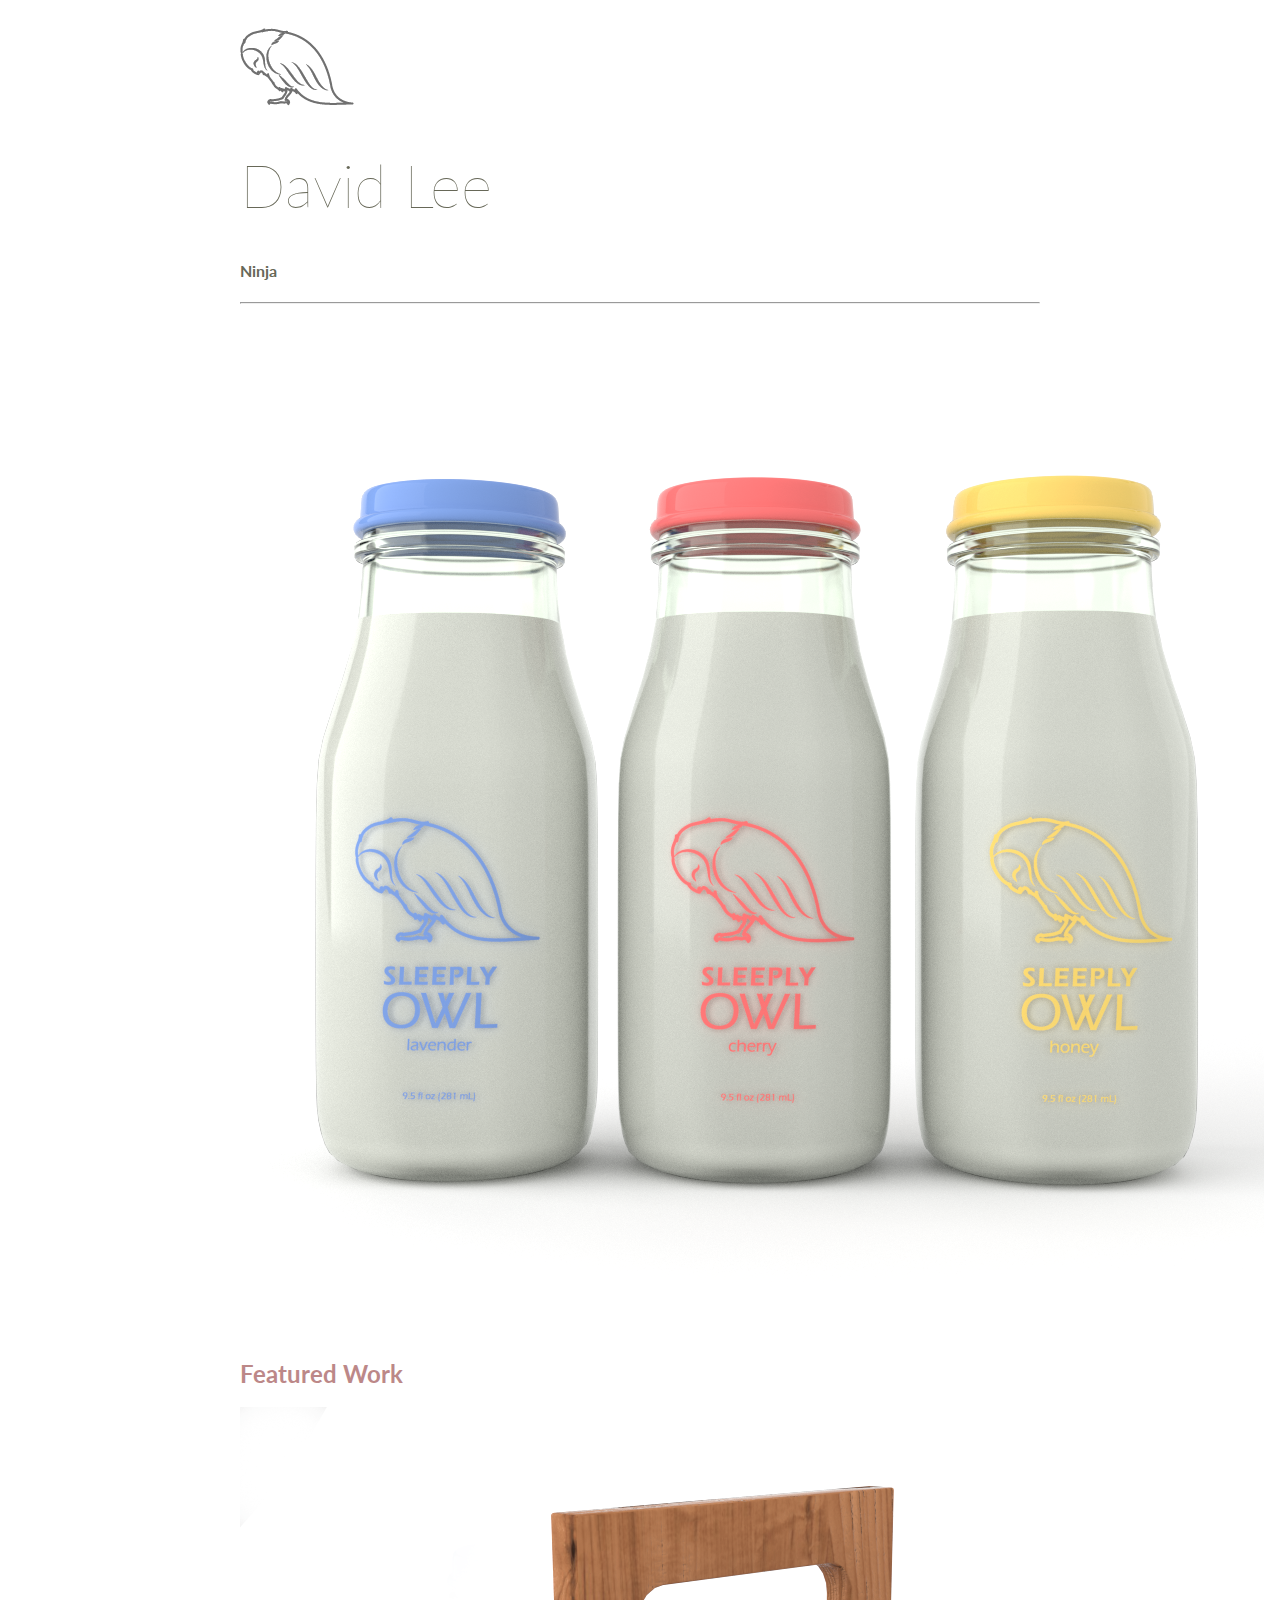
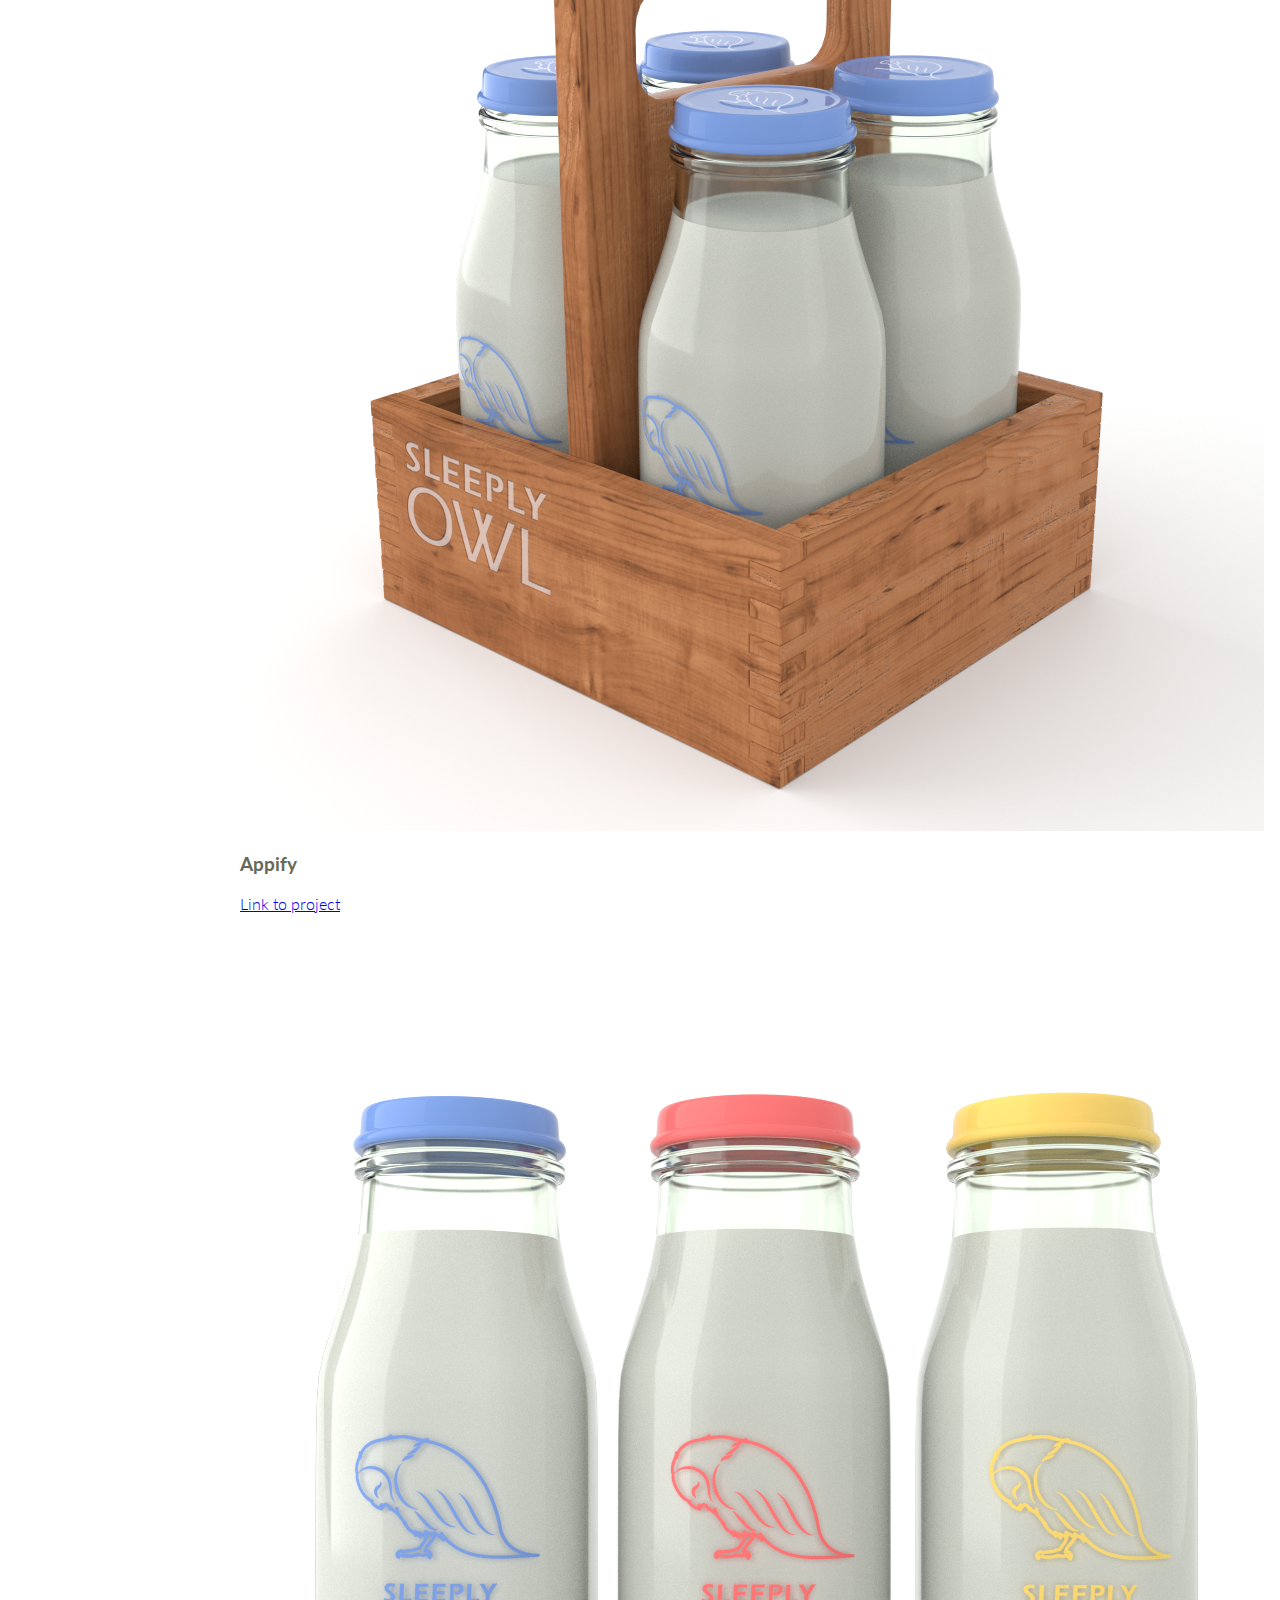
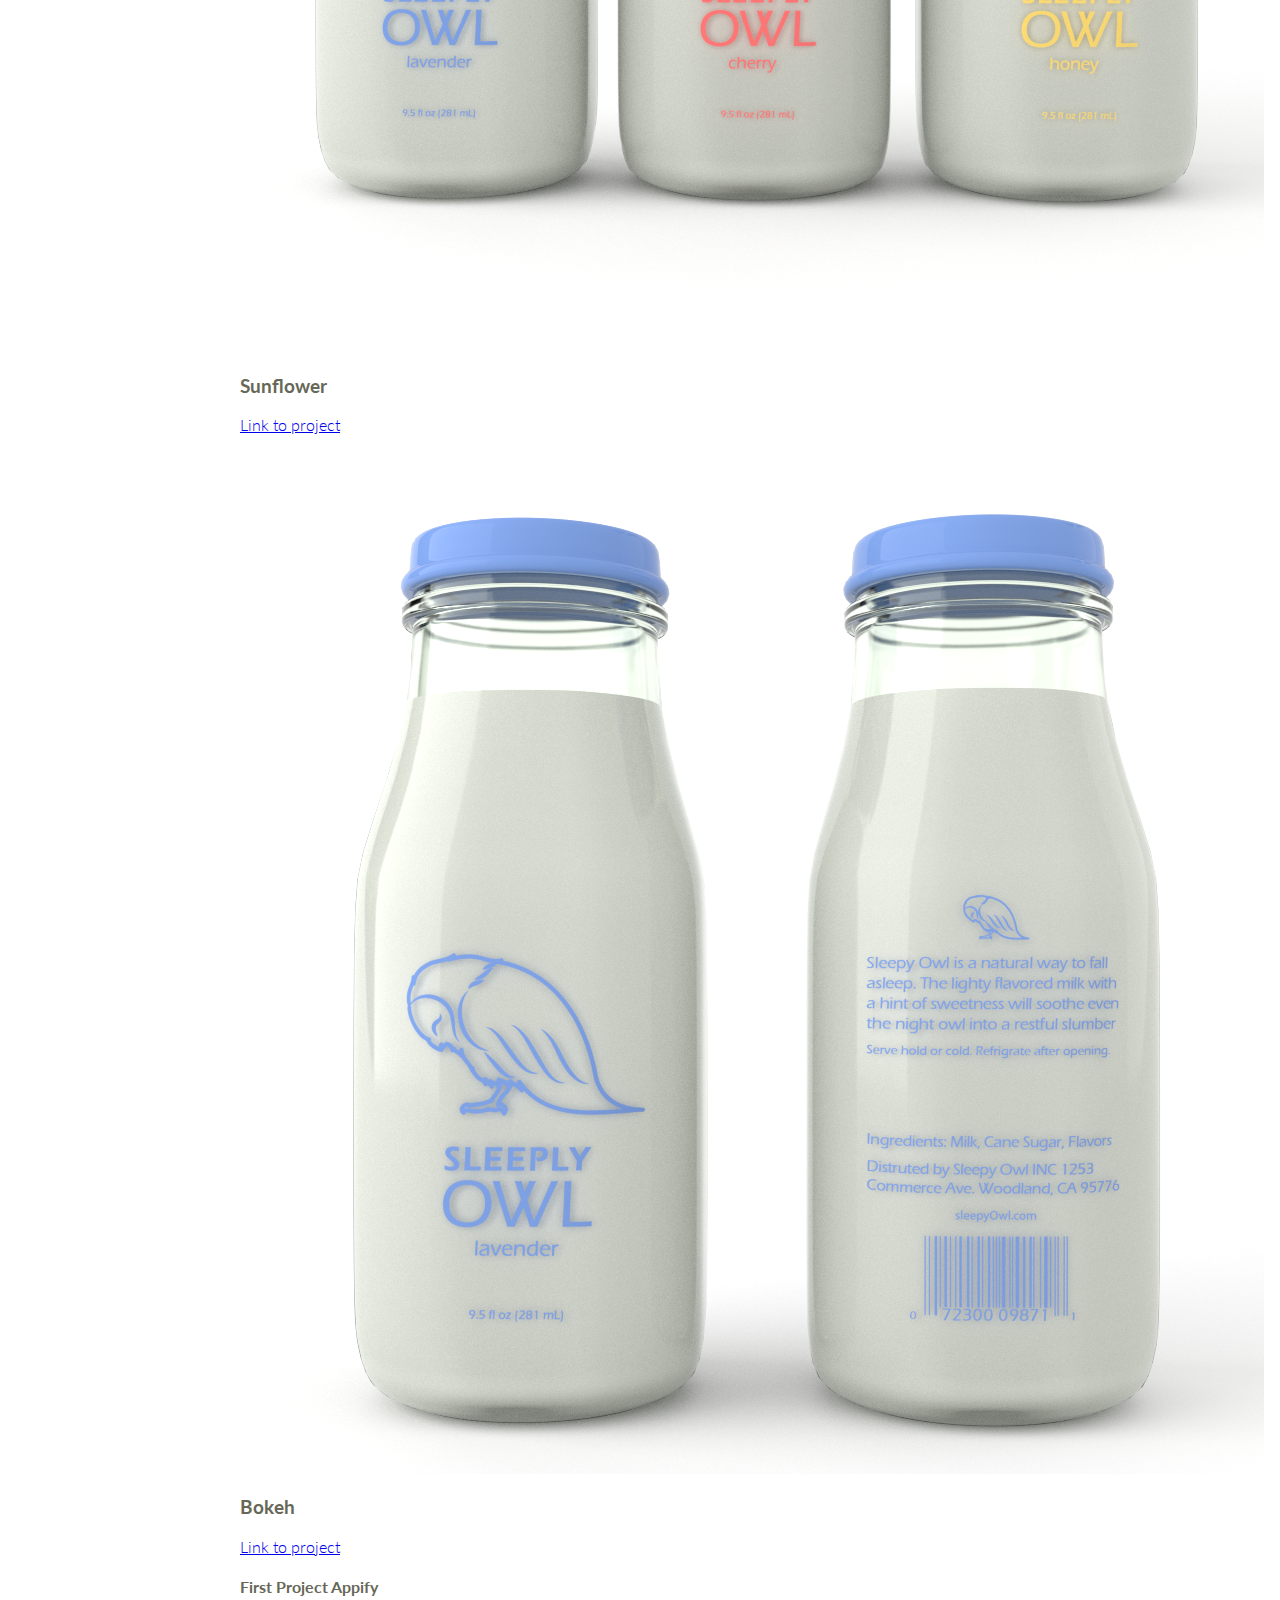
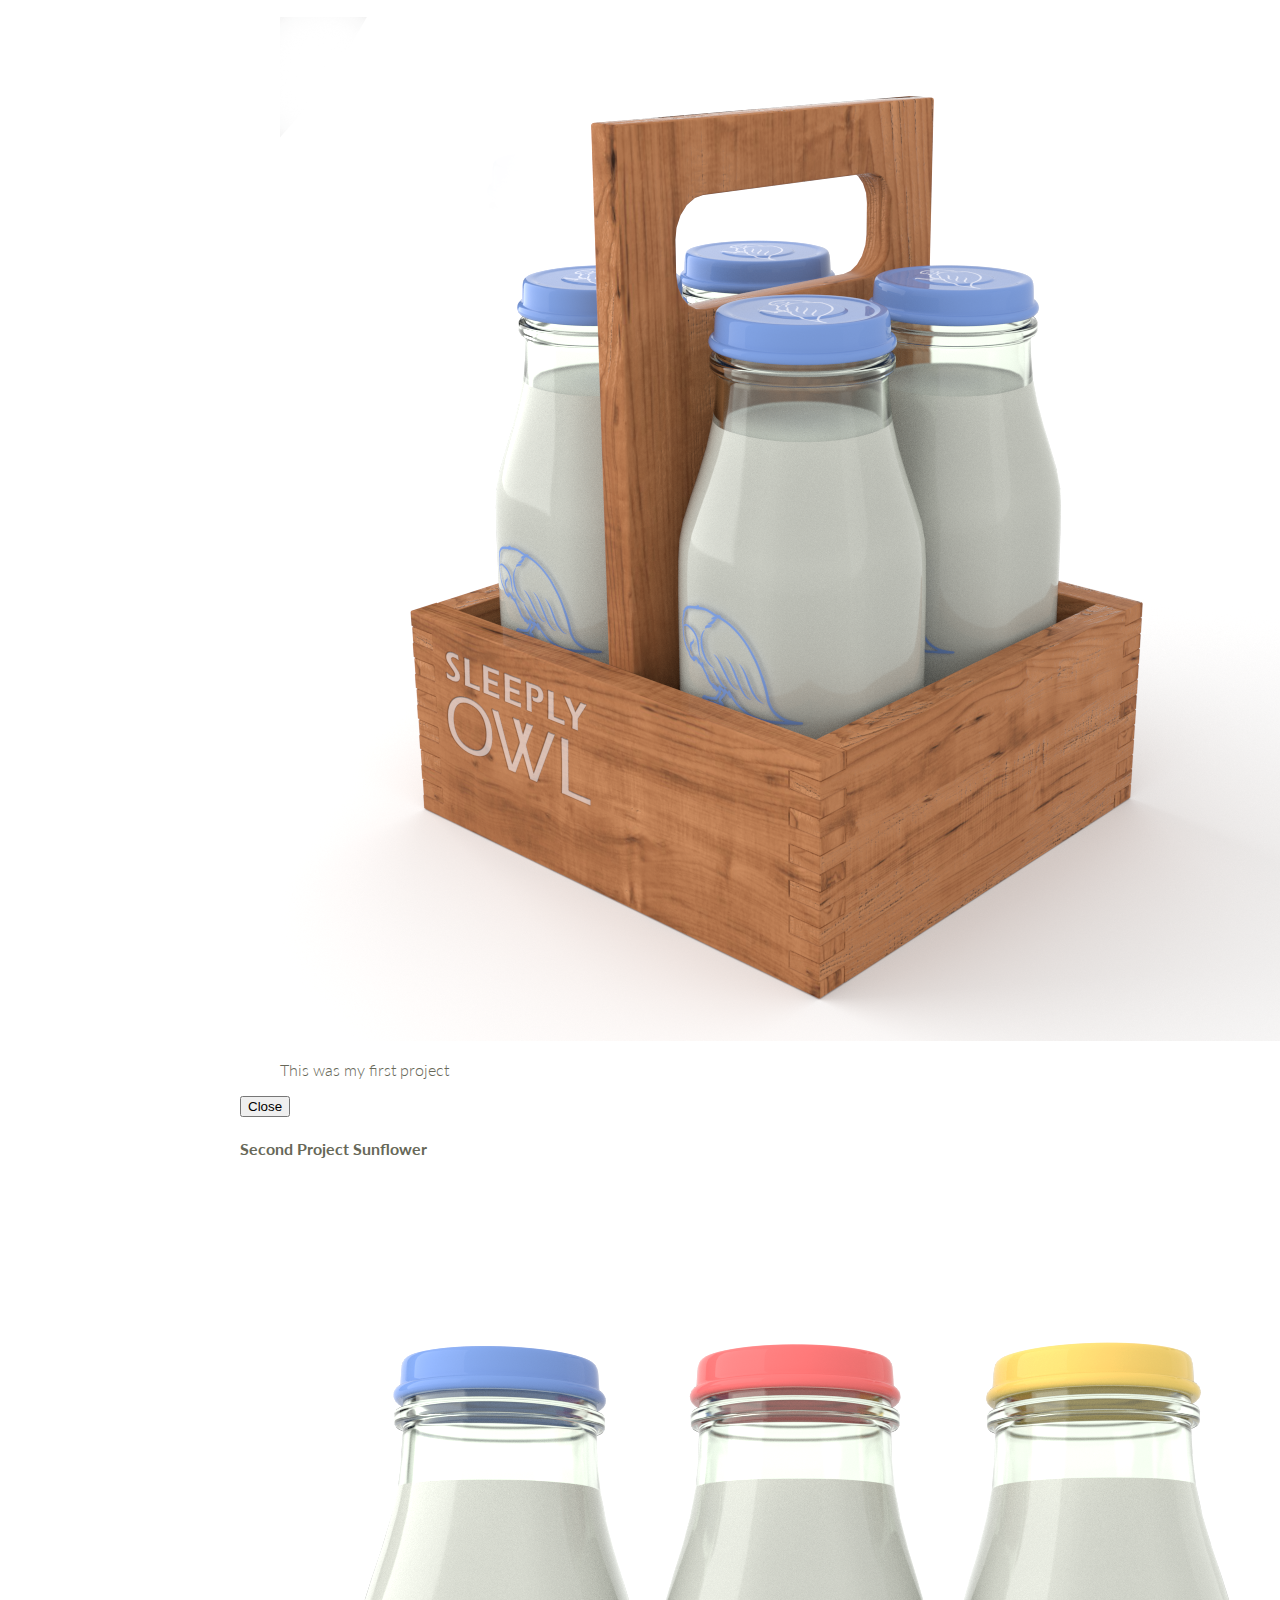
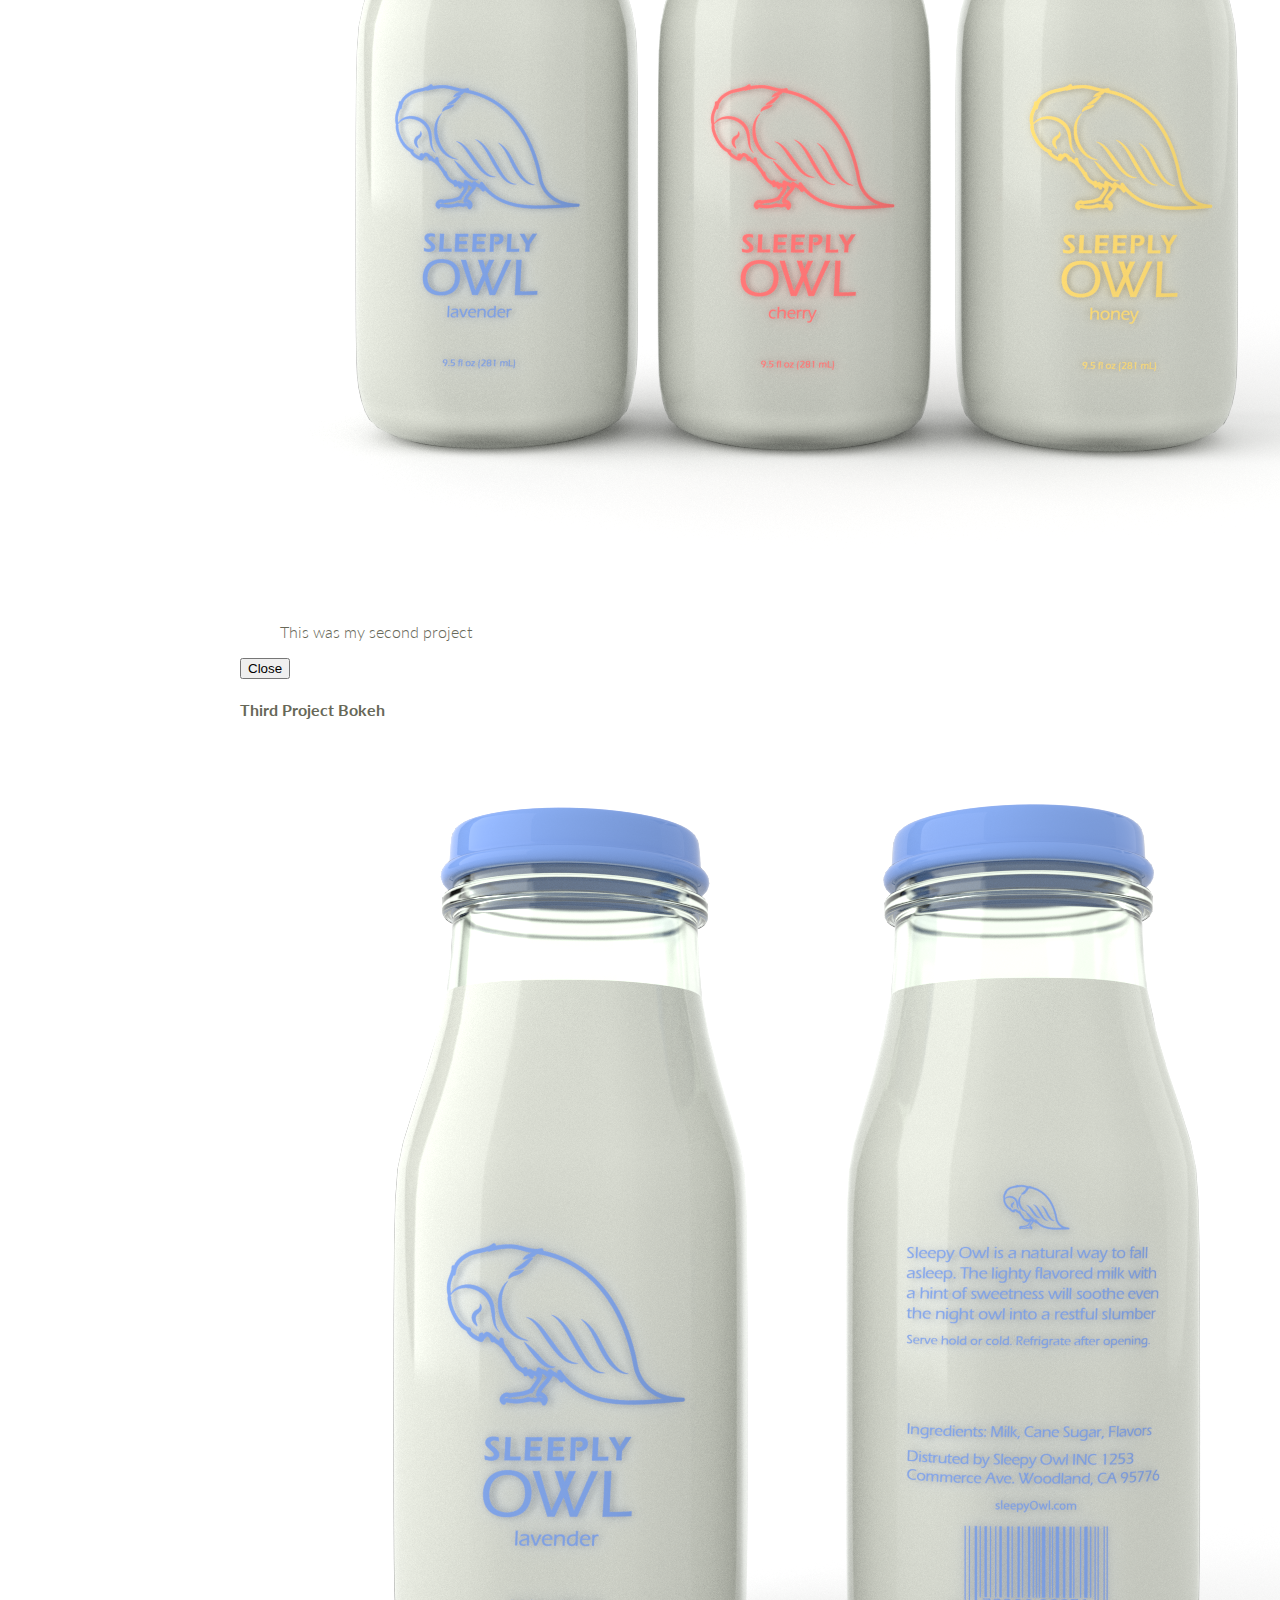
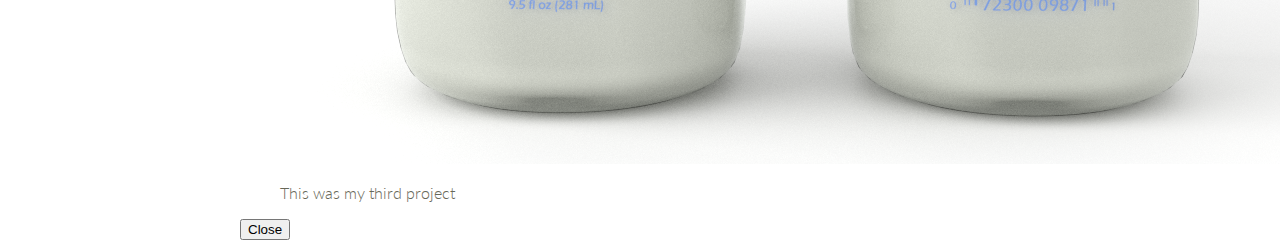
==== index.html @ 23fe6f91 "making changes for code review" ====
<!DOCTYPE html>
<html>
  <head>
    <meta charset="utf-8">
    <meta http-equiv="X-UA-COmpatible" content="IE=edge">
    <meta name="viewport" content="width=device-width, initial-scale=1">
    <link rel="stylesheet" href="http://normalize-css.googlecode.com/svn/trunk/normalize.css">
    <link rel="stylesheet" href="css/bootstrap.min.css">
    <link rel="stylesheet" href="css/style.css">
    <link href='http://fonts.googleapis.com/css?family=Lato:100,300' rel="stylesheet">
    <script type="text/javascript" src="js/jquery-1.11.3.min.js"></script>
    <script type="text/javascript" src="js/bootstrap.min.js"></script>
    <title>David's Portfolio</title>
  </head>
  <body>
    <div class="container-fluid">
      <header >
        <div class="row">
          <div class="col-xs-4">
            <img class="title-logo" src="images/sleepy_logo.png" alt="logo">
          </div>
          <div  class="col-xs-8 text-right text-uppercase" >
            <h1 class="title-super text-thin">David Lee</h1>
            <h4>Ninja</h4>
          </div>
        </div>

        <div class="row">
          <div class="col-md-12">
            <hr>
          </div>
        </div>
      </header>


      <main>
        <section class="row">
          <div class="col-md-12">
            <img class="img-responsive center-block" src="images/sleepy_1.png" alt="main image">         
          </div>
        </section>

        <section>
          <div class="row">
            <div class="col-md-12">
              <h2 class= "text-muted">Featured Work</h2>
            </div>
          </div>

          <div  class="row text-center">
              <article class="col-xs-12 col-md-4">
                <img class="img-responsive center-block" src="images/sleepy_2.png" alt="Appify" data-toggle="modal" data-target="#project1">
                <h3>Appify</h3>
                <p><a href="http://github.com/">Link to project</a></p>
              </article>
              <article class="col-xs-12 col-md-4">
                <img class="img-responsive center-block" src="images/sleepy_1.png" alt="Sunflower" data-toggle="modal" data-target="#project2">
                <h3>Sunflower</h3>
                <p><a href="http://github.com/">Link to project</a></p>
              </article>
              <article class="col-xs-12 col-md-4">
                <img class="img-responsive center-block" src="images/sleepy_3.png" alt="Bokeh" data-toggle="modal" data-target="#project3">
                <h3>Bokeh</h3>
                <p><a href="http://github.com/">Link to project</a></p>
              </article> 

          </div>
        </section>
     </main>   
  </div > 
  

    <!-- Modal -->
    <section class="modal fade" id="project1" tabindex="-1" role="dialog" aria-labelledby="ModalLabel_p1" aria-hidden="true" >
      <div class="modal-dialog">
        <div class="modal-content">
          <div class="modal-header">
            <h4 class="modal-title" id="ModalLabel_p1">First Project Appify</h4>
          </div>
          <figure class="modal-body">
            <img class="img-responsive center-block" src="images/sleepy_2.png" alt="Appify">
            <p class= "text-center">This was my first project<p> 
          </figure >
          <div class="modal-footer">
            <button type="button" class="btn btn-default" data-dismiss="modal">Close</button>
          </div >
        </div>
      </div>
    </section>

        <!-- Modal -->
    <section class="modal fade" id="project2" tabindex="-1" role="dialog" aria-labelledby="ModalLabel_p2" aria-hidden="true" >
      <div class="modal-dialog">
        <div class="modal-content">
          <div class="modal-header">
            <h4 class="modal-title" id="ModalLabel_p2">Second Project Sunflower</h4>
          </div>
          <figure class="modal-body">
            <img class="img-responsive center-block" src="images/sleepy_1.png" alt="Sunflower">
            <p class= "text-center">This was my second project </p>
          </figure >
          <div class="modal-footer">
            <button type="button" class="btn btn-default" data-dismiss="modal">Close</button>
          </div >
        </div>
      </div>
    </section>

        <!-- Modal -->
    <section class="modal fade" id="project3" tabindex="-1" role="dialog" aria-labelledby="ModalLabel_p3" aria-hidden="true" >
      <div class="modal-dialog">
        <div class="modal-content">
          <div class="modal-header">
            <h4 class="modal-title" id="ModalLabel_p3">Third Project Bokeh</h4>
          </div>
          <figure class="modal-body">
            <img class="img-responsive center-block" src="images/sleepy_3.png" alt="Bokeh">
            <p class="text-center"> This was my third project </p>
          </figure >
          <div class="modal-footer">
            <button type="button" class="btn btn-default" data-dismiss="modal">Close</button>
          </div >
        </div>
      </div>
    </section>


  </body>
</html>
---- css/style.css ----
body {
	font-family: "Lato", sans-serif;
	color: #676858;
	font-weight: 300;
}

.text-muted {
	color: #bc8888;
}

.text-thin {
	font-weight: 100;
}

.title-super {
	font-size: 60px;
}

.title-logo {
	margin-top: 20px;
}

@media screen and (min-width: 800px){
	body{
		width:800px;
		margin-right: auto;
		margin-left: auto;
	}
}
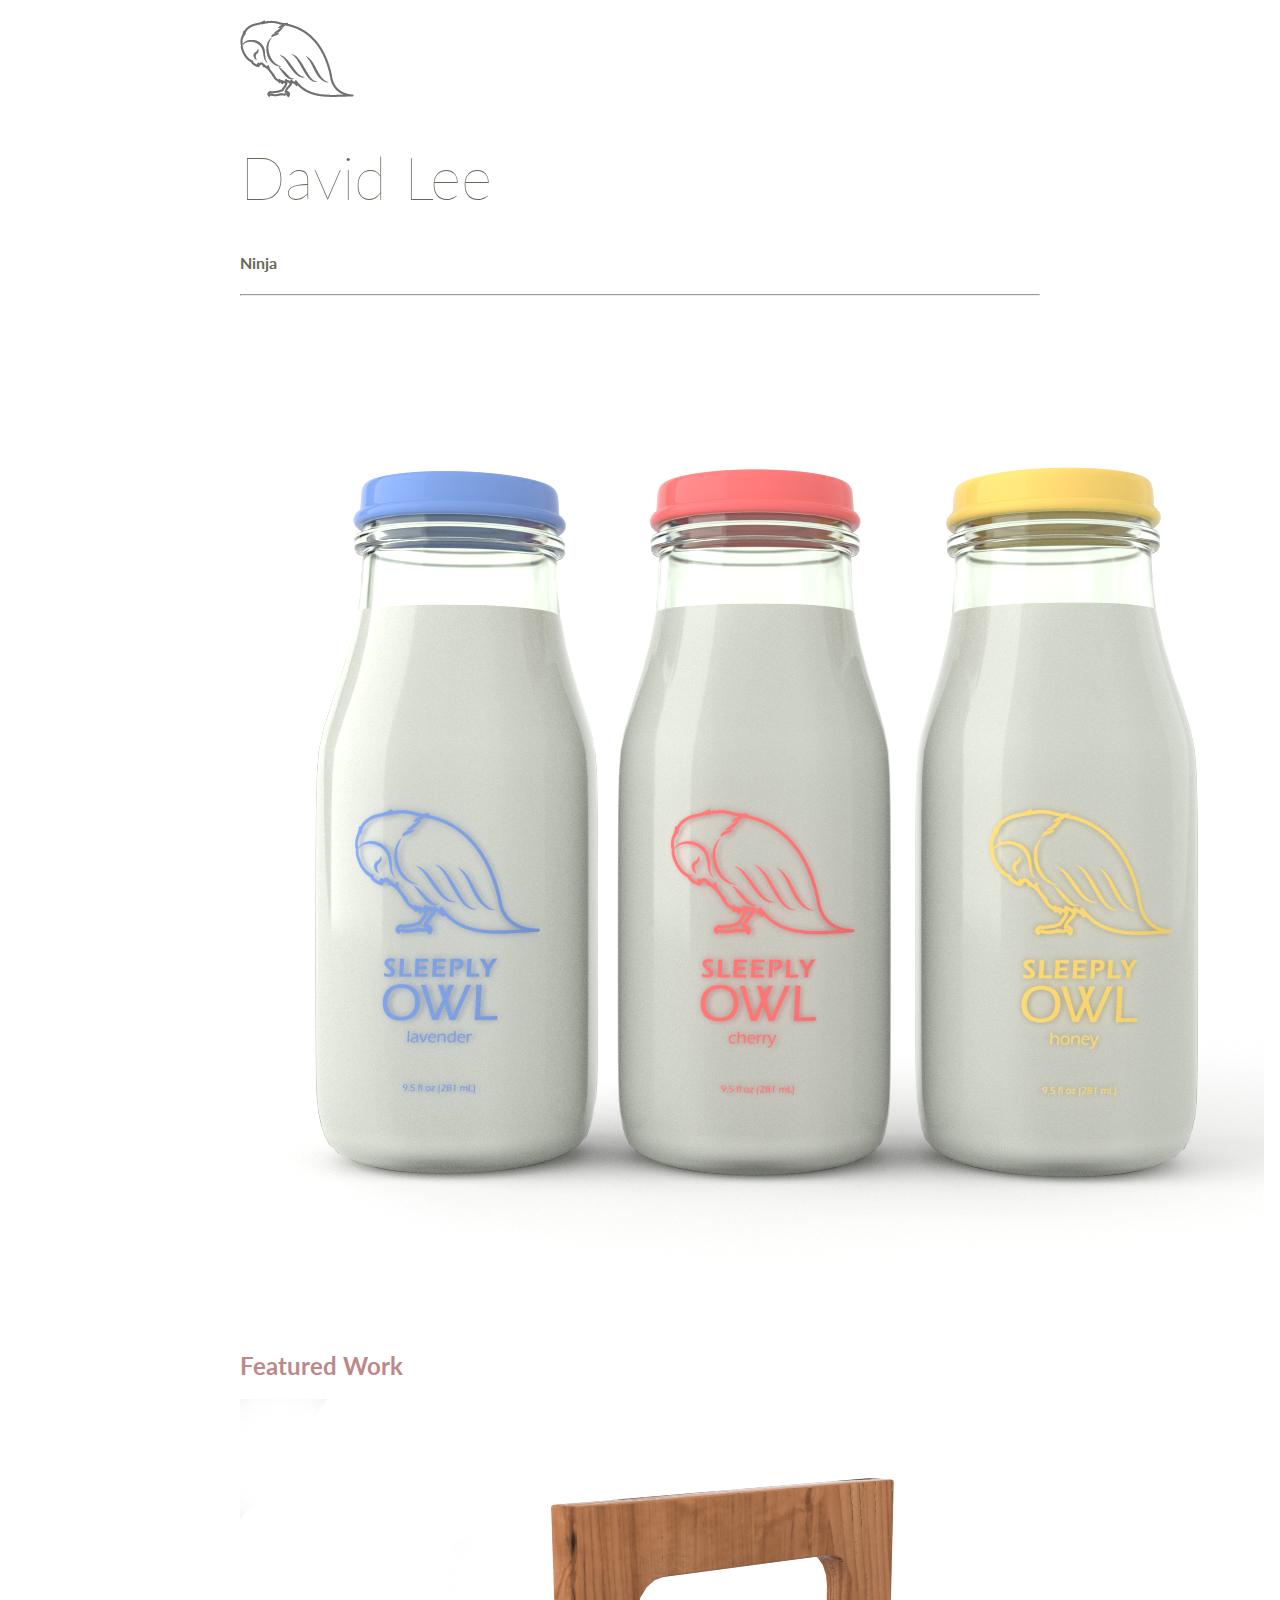
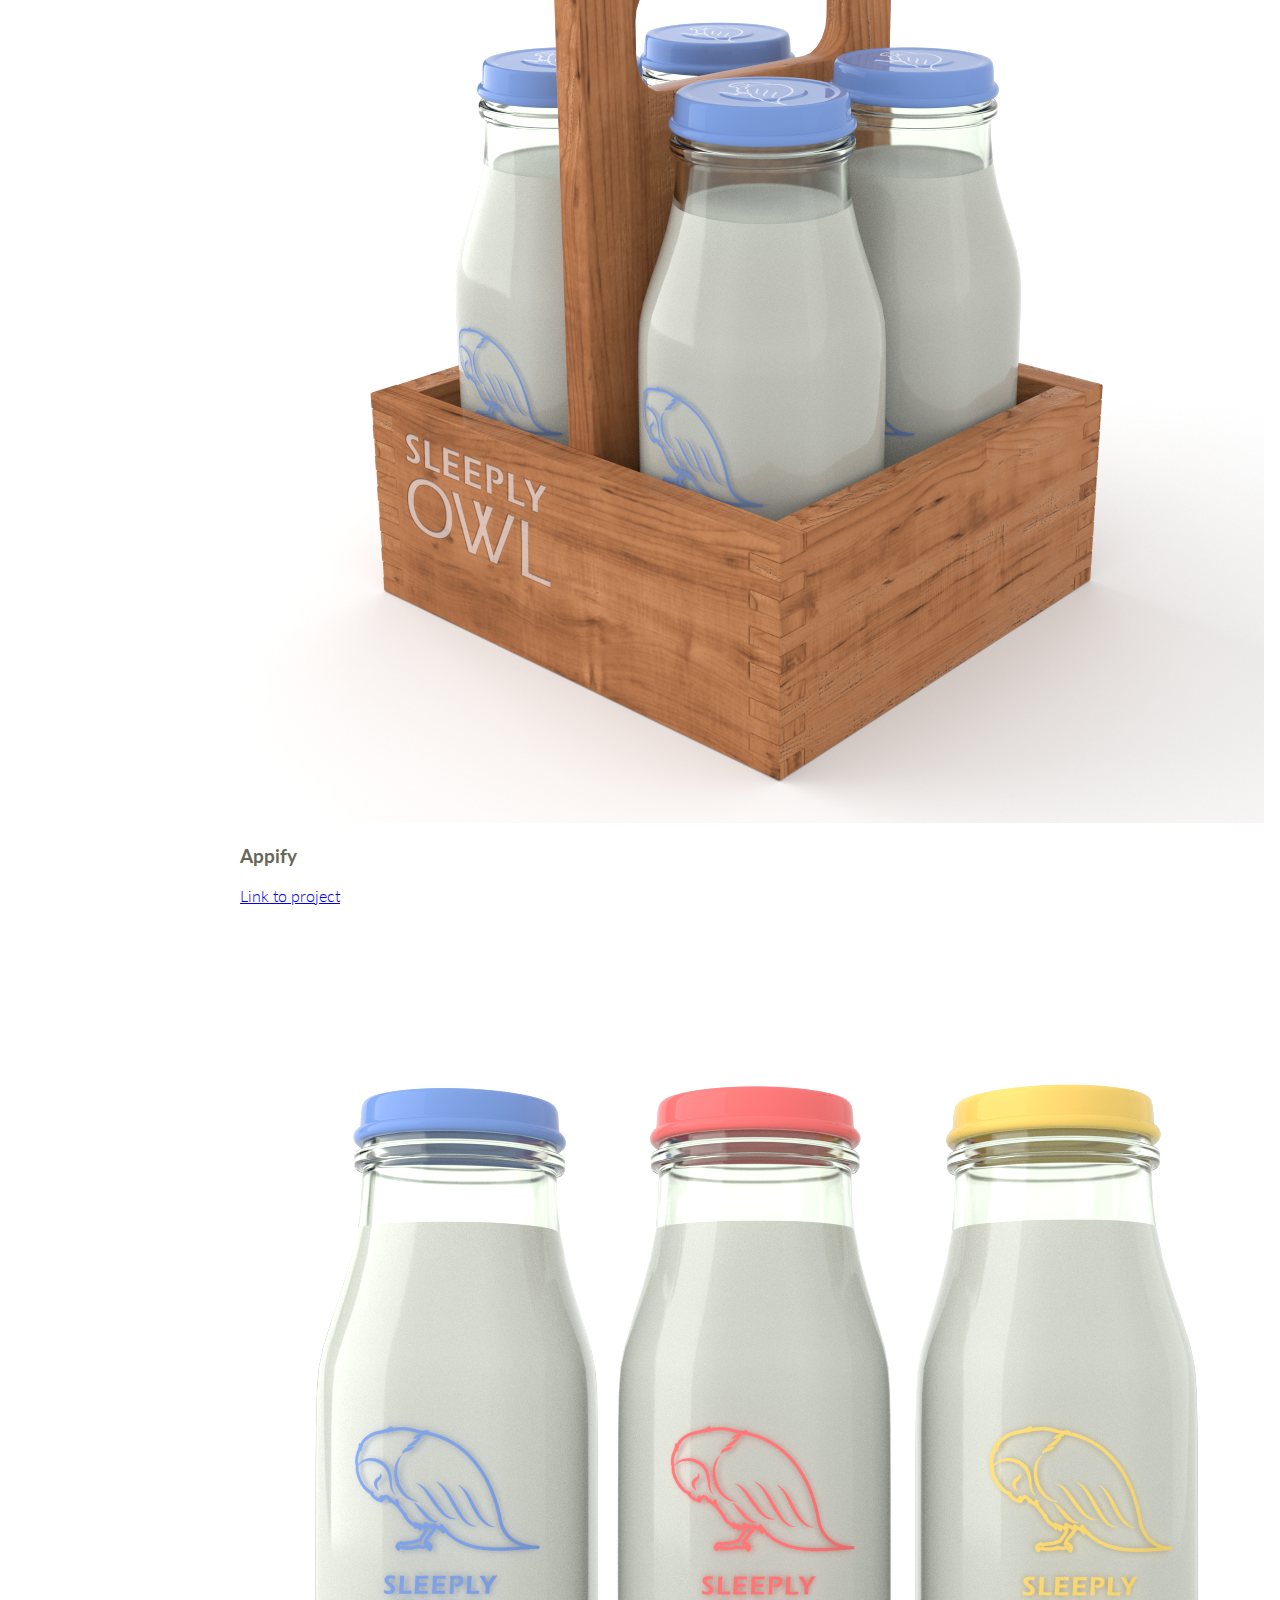
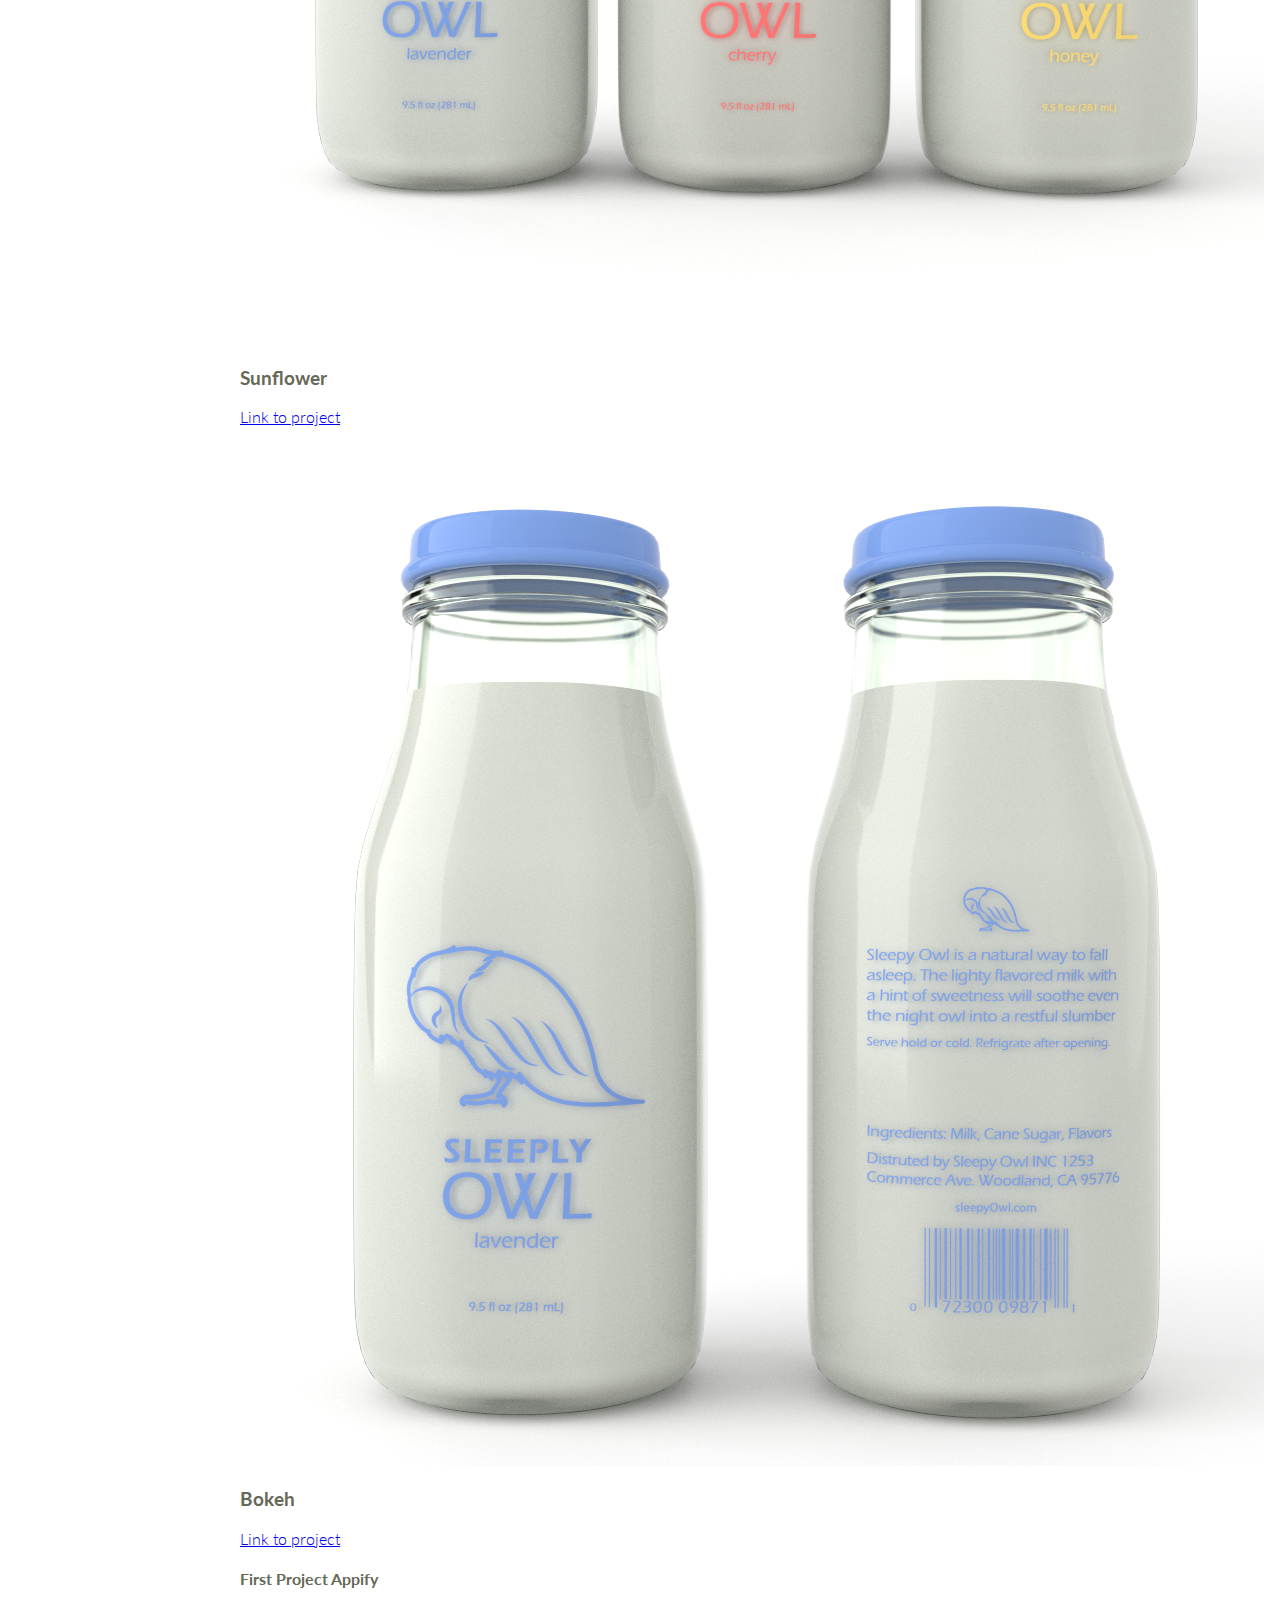
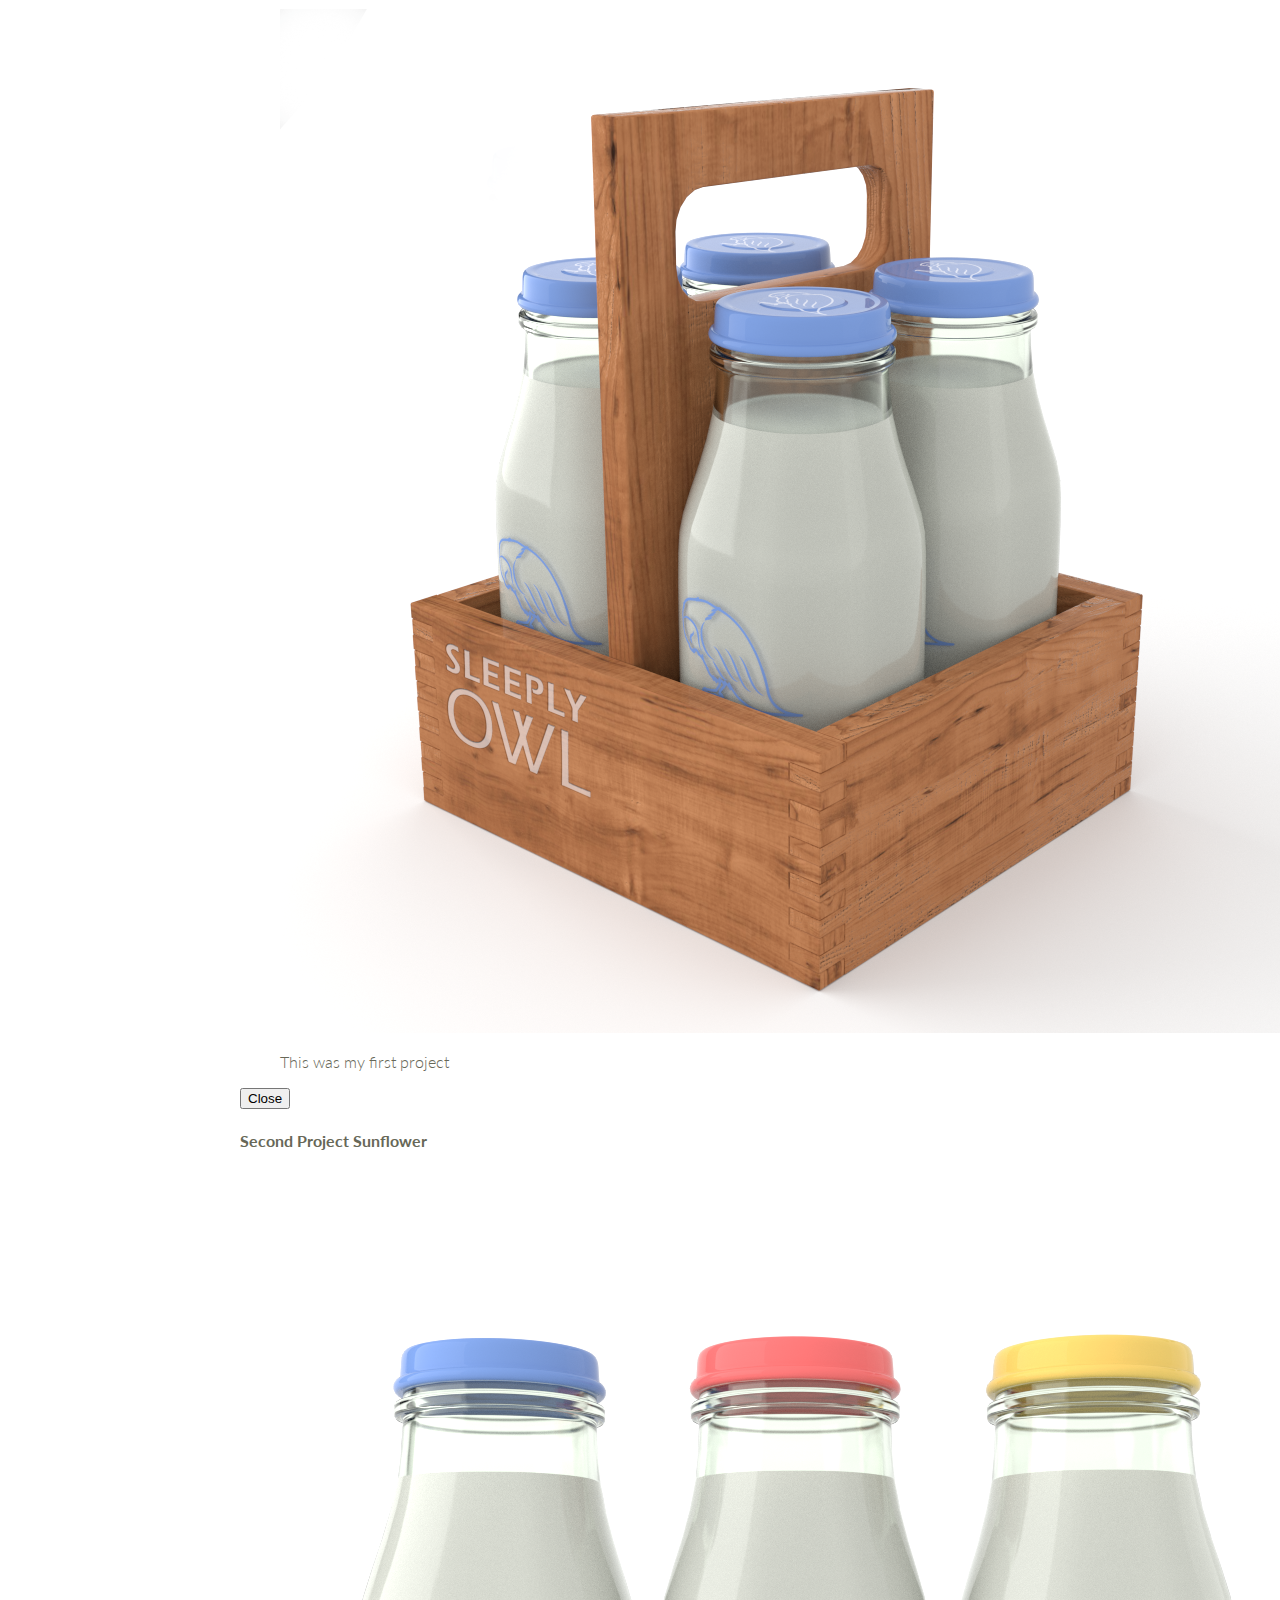
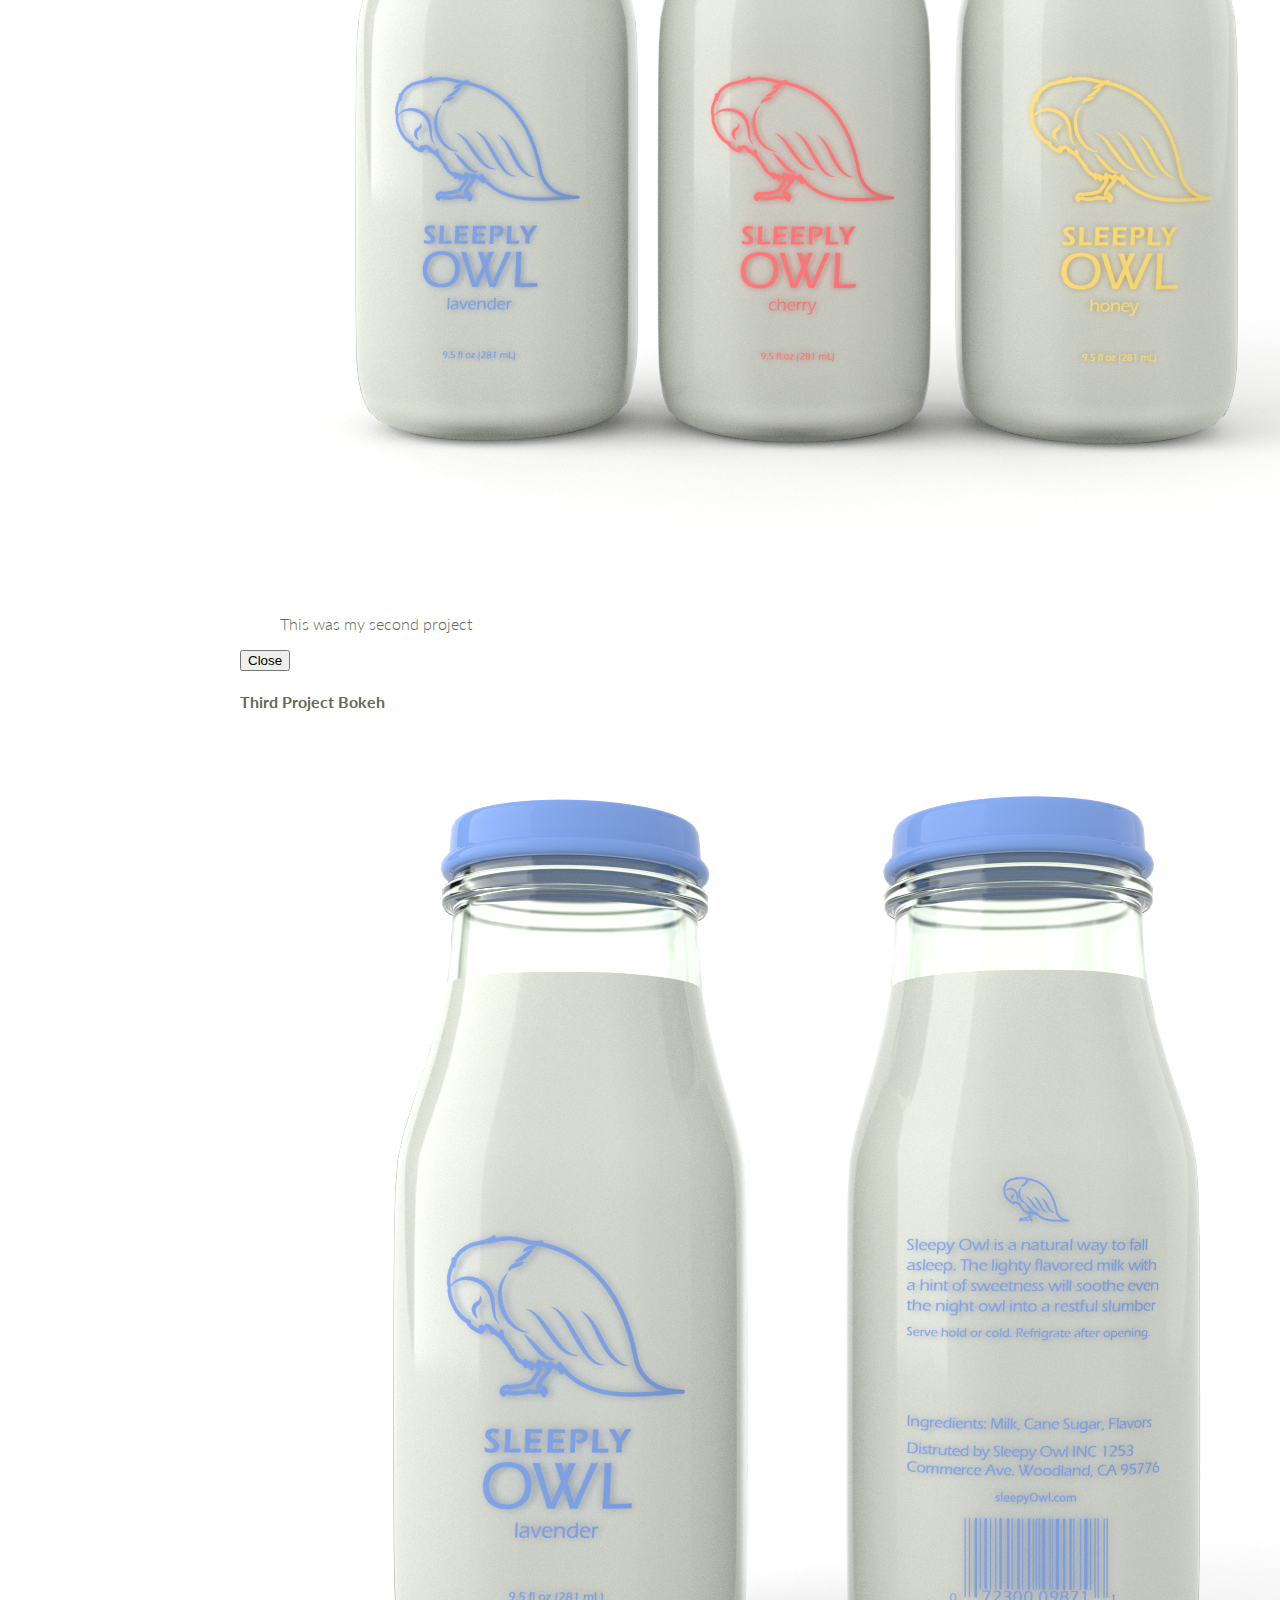
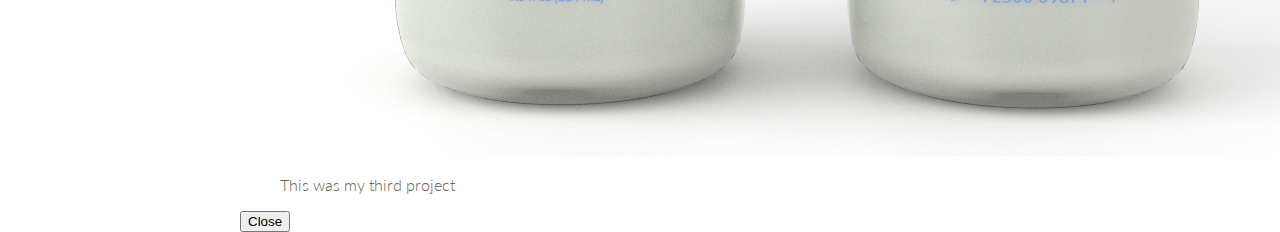
==== commit 5fcbdb09: "revision 3" ====
--- a/index.html
+++ b/index.html
@@ -1,129 +1,128 @@
 <!DOCTYPE html>
 <html>
-  <head>
-    <meta charset="utf-8">
-    <meta http-equiv="X-UA-COmpatible" content="IE=edge">
-    <meta name="viewport" content="width=device-width, initial-scale=1">
-    <link rel="stylesheet" href="http://normalize-css.googlecode.com/svn/trunk/normalize.css">
-    <link rel="stylesheet" href="css/bootstrap.min.css">
-    <link rel="stylesheet" href="css/style.css">
-    <link href='http://fonts.googleapis.com/css?family=Lato:100,300' rel="stylesheet">
-    <script type="text/javascript" src="js/jquery-1.11.3.min.js"></script>
-    <script type="text/javascript" src="js/bootstrap.min.js"></script>
-    <title>David's Portfolio</title>
-  </head>
-  <body>
-    <div class="container-fluid">
-      <header >
-        <div class="row">
-          <div class="col-xs-4">
-            <img class="title-logo" src="images/sleepy_logo.png" alt="logo">
-          </div>
-          <div  class="col-xs-8 text-right text-uppercase" >
-            <h1 class="title-super text-thin">David Lee</h1>
-            <h4>Ninja</h4>
-          </div>
-        </div>
+	<head>
+		<meta charset="utf-8">
+		<meta http-equiv="X-UA-COmpatible" content="IE=edge">
+		<meta name="viewport" content="width=device-width, initial-scale=1">
+		<link rel="stylesheet" href="http://normalize-css.googlecode.com/svn/trunk/normalize.css">
+		<link rel="stylesheet" href="css/bootstrap.min.css">
+		<link rel="stylesheet" href="css/style.css">
+		<link href="http://fonts.googleapis.com/css?family=Lato:100,300" rel="stylesheet">
+		<script src="js/jquery-1.11.3.min.js"></script>
+		<script src="js/bootstrap.min.js"></script>
+		<title>David's Portfolio</title>
+	</head>
+	<body>
+		<div class="container-fluid">
+			<header>
+				<div class="row">
+					<div class="col-xs-3 col-sm-6 logo">
+						<img class="title-logo" src="images/sleepy_logo.png" alt="logo">
+					</div>
+					<div class="col-xs-9 col-sm-6 text-right text-uppercase ">
+						<h1 class="title-super text-thin">David Lee</h1>
+						<h4>Ninja</h4>
+					</div>
+				</div>
 
-        <div class="row">
-          <div class="col-md-12">
-            <hr>
-          </div>
-        </div>
-      </header>
+				<div class="row">
+					<div class="col-md-12">
+						<hr>
+					</div>
+				</div>
+			</header>
 
 
-      <main>
-        <section class="row">
-          <div class="col-md-12">
-            <img class="img-responsive center-block" src="images/sleepy_1.png" alt="main image">         
-          </div>
-        </section>
+			<main>
+				<!-- main image -->
+				<section class="row">
+					<div class="col-md-12">
+						<img class="img-responsive center-block" src="images/sleepy_1.png" alt="main image">
+					</div>
+				</section>
 
-        <section>
-          <div class="row">
-            <div class="col-md-12">
-              <h2 class= "text-muted">Featured Work</h2>
-            </div>
-          </div>
+				<section>
+					<div class="row">
+						<div class="col-md-12">
+							<h2 class="text-muted">Featured Work</h2>
+						</div>
+					</div>
+					<!-- different projects -->
+					<div class="row text-center">
+							<article class="col-md-4">
+								<img class="img-responsive center-block clickable" src="images/sleepy_2.png" alt="Appify" data-toggle="modal" data-target="#project1">
+								<h3>Appify</h3>
+								<p><a href="http://github.com/">Link to project</a></p>
+							</article>
+							<article class="col-md-4">
+								<img class="img-responsive center-block clickable" src="images/sleepy_1.png" alt="Sunflower" data-toggle="modal" data-target="#project2">
+								<h3>Sunflower</h3>
+								<p><a href="http://github.com/">Link to project</a></p>
+							</article>
+							<article class="col-md-4">
+								<img class="img-responsive center-block clickable" src="images/sleepy_3.png" alt="Bokeh" data-toggle="modal" data-target="#project3">
+								<h3>Bokeh</h3>
+								<p><a href="http://github.com/">Link to project</a></p>
+							</article>
 
-          <div  class="row text-center">
-              <article class="col-xs-12 col-md-4">
-                <img class="img-responsive center-block" src="images/sleepy_2.png" alt="Appify" data-toggle="modal" data-target="#project1">
-                <h3>Appify</h3>
-                <p><a href="http://github.com/">Link to project</a></p>
-              </article>
-              <article class="col-xs-12 col-md-4">
-                <img class="img-responsive center-block" src="images/sleepy_1.png" alt="Sunflower" data-toggle="modal" data-target="#project2">
-                <h3>Sunflower</h3>
-                <p><a href="http://github.com/">Link to project</a></p>
-              </article>
-              <article class="col-xs-12 col-md-4">
-                <img class="img-responsive center-block" src="images/sleepy_3.png" alt="Bokeh" data-toggle="modal" data-target="#project3">
-                <h3>Bokeh</h3>
-                <p><a href="http://github.com/">Link to project</a></p>
-              </article> 
+					</div>
+				</section>
+		 </main>
+	</div>
 
-          </div>
-        </section>
-     </main>   
-  </div > 
-  
+		<!-- Modal -->
+		<section class="modal fade" id="project1" tabindex="-1" role="dialog" aria-labelledby="ModalLabel_p1" aria-hidden="true">
+			<div class="modal-dialog">
+				<div class="modal-content">
+					<div class="modal-header">
+						<h4 class="modal-title" id="ModalLabel_p1">First Project Appify</h4>
+					</div>
+					<figure class="modal-body">
+						<img class="img-responsive center-block" src="images/sleepy_2.png" alt="Appify">
+						<p class="text-center">This was my first project<p>
+					</figure>
+					<div class="modal-footer">
+						<button type="button" class="btn btn-default" data-dismiss="modal">Close</button>
+					</div>
+				</div>
+			</div>
+		</section>
 
-    <!-- Modal -->
-    <section class="modal fade" id="project1" tabindex="-1" role="dialog" aria-labelledby="ModalLabel_p1" aria-hidden="true" >
-      <div class="modal-dialog">
-        <div class="modal-content">
-          <div class="modal-header">
-            <h4 class="modal-title" id="ModalLabel_p1">First Project Appify</h4>
-          </div>
-          <figure class="modal-body">
-            <img class="img-responsive center-block" src="images/sleepy_2.png" alt="Appify">
-            <p class= "text-center">This was my first project<p> 
-          </figure >
-          <div class="modal-footer">
-            <button type="button" class="btn btn-default" data-dismiss="modal">Close</button>
-          </div >
-        </div>
-      </div>
-    </section>
+				<!-- Modal -->
+		<section class="modal fade" id="project2" tabindex="-1" role="dialog" aria-labelledby="ModalLabel_p2" aria-hidden="true">
+			<div class="modal-dialog">
+				<div class="modal-content">
+					<div class="modal-header">
+						<h4 class="modal-title" id="ModalLabel_p2">Second Project Sunflower</h4>
+					</div>
+					<figure class="modal-body">
+						<img class="img-responsive center-block" src="images/sleepy_1.png" alt="Sunflower">
+						<p class= "text-center">This was my second project </p>
+					</figure>
+					<div class="modal-footer">
+						<button type="button" class="btn btn-default" data-dismiss="modal">Close</button>
+					</div>
+				</div>
+			</div>
+		</section>
 
-        <!-- Modal -->
-    <section class="modal fade" id="project2" tabindex="-1" role="dialog" aria-labelledby="ModalLabel_p2" aria-hidden="true" >
-      <div class="modal-dialog">
-        <div class="modal-content">
-          <div class="modal-header">
-            <h4 class="modal-title" id="ModalLabel_p2">Second Project Sunflower</h4>
-          </div>
-          <figure class="modal-body">
-            <img class="img-responsive center-block" src="images/sleepy_1.png" alt="Sunflower">
-            <p class= "text-center">This was my second project </p>
-          </figure >
-          <div class="modal-footer">
-            <button type="button" class="btn btn-default" data-dismiss="modal">Close</button>
-          </div >
-        </div>
-      </div>
-    </section>
+				<!-- Modal -->
+		<section class="modal fade" id="project3" tabindex="-1" role="dialog" aria-labelledby="ModalLabel_p3" aria-hidden="true">
+			<div class="modal-dialog">
+				<div class="modal-content">
+					<div class="modal-header">
+						<h4 class="modal-title" id="ModalLabel_p3">Third Project Bokeh</h4>
+					</div>
+					<figure class="modal-body">
+						<img class="img-responsive center-block" src="images/sleepy_3.png" alt="Bokeh">
+						<p class="text-center">This was my third project</p>
+					</figure>
+					<div class="modal-footer">
+						<button type="button" class="btn btn-default" data-dismiss="modal">Close</button>
+					</div>
+				</div>
+			</div>
+		</section>
 
-        <!-- Modal -->
-    <section class="modal fade" id="project3" tabindex="-1" role="dialog" aria-labelledby="ModalLabel_p3" aria-hidden="true" >
-      <div class="modal-dialog">
-        <div class="modal-content">
-          <div class="modal-header">
-            <h4 class="modal-title" id="ModalLabel_p3">Third Project Bokeh</h4>
-          </div>
-          <figure class="modal-body">
-            <img class="img-responsive center-block" src="images/sleepy_3.png" alt="Bokeh">
-            <p class="text-center"> This was my third project </p>
-          </figure >
-          <div class="modal-footer">
-            <button type="button" class="btn btn-default" data-dismiss="modal">Close</button>
-          </div >
-        </div>
-      </div>
-    </section>
-
-
-  </body>
+	</body>
 </html>--- a/css/style.css
+++ b/css/style.css
@@ -20,10 +20,21 @@
 	margin-top: 20px;
 }
 
+.clickable:hover {
+	cursor: pointer;
+	opacity: 0.4;
+
+}
+
 @media screen and (min-width: 800px){
 	body{
 		width:800px;
-		margin-right: auto;
-		margin-left: auto;
+		margin: auto auto auto auto;
+	}
+}
+
+@media screen and (max-width: 400px){
+	.logo {
+		display: none;
 	}
 }